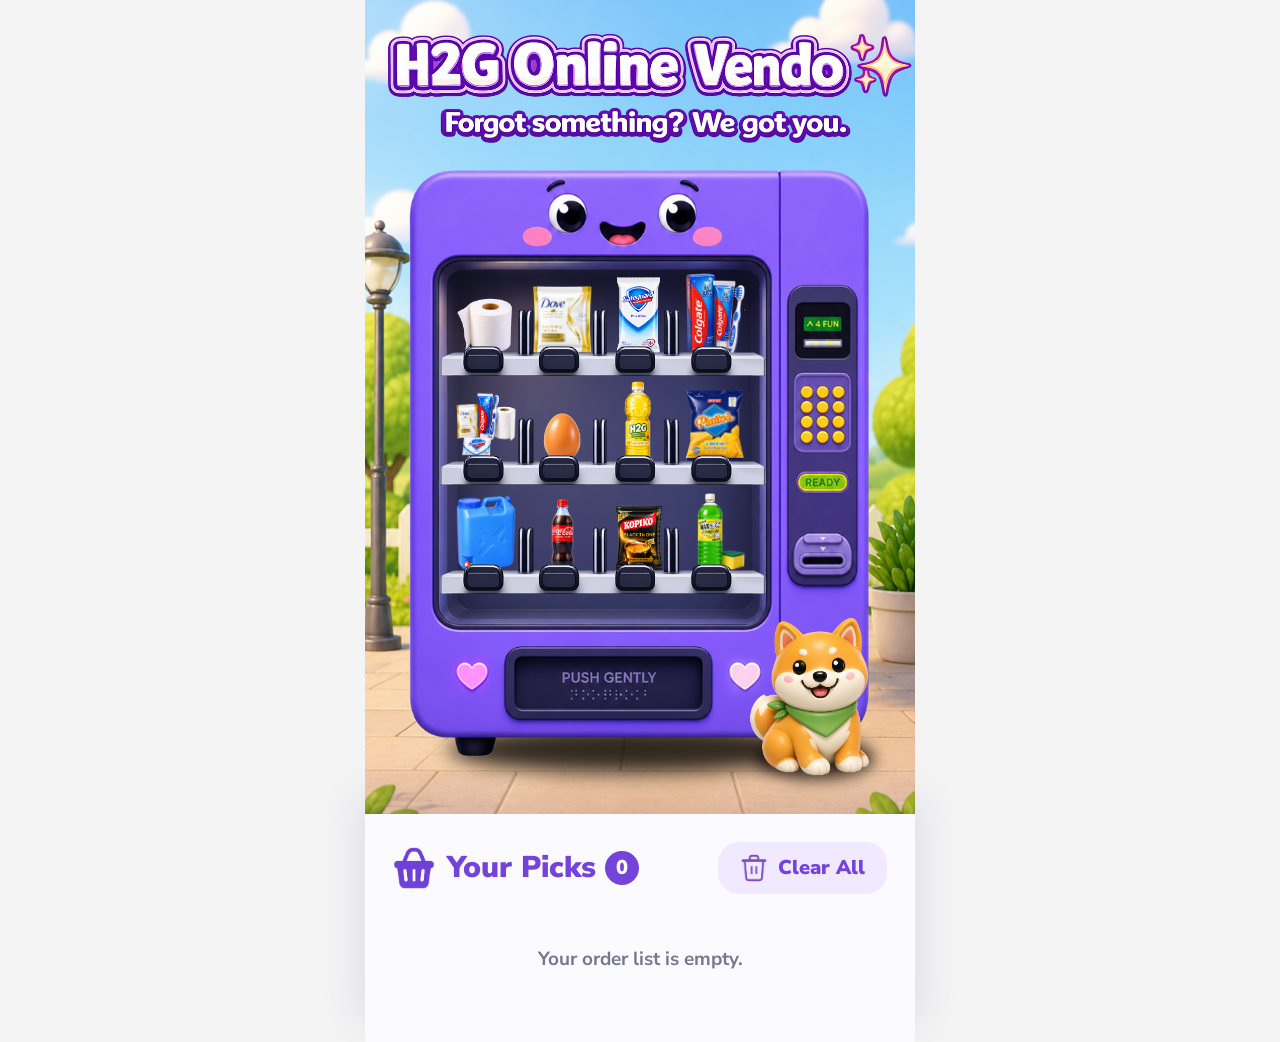
==== index.html @ 4b73a307 "changes" ====
<!DOCTYPE html>
<html lang="en">
<head>
  <meta charset="UTF-8">
  <meta name="viewport" content="width=device-width, initial-scale=1.0">
  <title>Vending Machine</title>
  <link rel="stylesheet" href="style.css">
</head>
<body>
  <main class="main">
    <section class="vendo-page" id="vending-machine">
      <img class="title-image" src="images/title.png" alt="Vending Machine">
      <div class="machine">
      <img class="vending-machine" src="images/empty vending machine.png" alt="Vending machine">
      <div class="shelves" aria-hidden="true">
        <img class="shelf" src="images/shelf.png" alt="">
        <img class="shelf" src="images/shelf.png" alt="">
        <img class="shelf" src="images/shelf.png" alt="">
      </div>
      <div class="product-grid" aria-label="Product grid"></div>
      <img class="shiba" src="images/shiba inu.png" alt="Shiba Inu">
      </div>
    </section>  
    <section class="basket-section" aria-labelledby="basket-title">
      <div class="basket-panel">
        <header class="basket-header">
          <div class="basket-heading">
            <span class="basket-icon" aria-hidden="true"></span>
            <h2 id="basket-title">Your Picks <span class="basket-count">0</span></h2>
          </div>
          <button class="basket-clear" type="button">
            <span class="trash-icon" aria-hidden="true"></span>
            Clear All
          </button>
        </header>
        <div class="basket-list"></div>
        <p class="basket-empty" hidden>Your order list is empty.</p>
        <footer class="basket-footer">
          <div class="basket-total">
            <span>Total</span>
            <strong class="basket-total-price">&#8369;0.00</strong>
          </div>
          <button class="checkout-button" type="button">
            Proceed to Checkout
            <span class="checkout-arrow" aria-hidden="true"></span>
          </button>
        </footer>
      </div>
    </section>
    <p class="receipt-loading" hidden><em>Almost done &mdash; preparing your receipt...</em></p>
    <iframe class="receipt-frame" id="receipt" src="receipt.html" title="Cash receipt" hidden></iframe>
  </main>

  <script src="products.js"></script>
  <script src="script.js"></script>
</body>
</html>
---- style.css ----
@import url("https://fonts.googleapis.com/css2?family=Nunito+Sans:wght@700;900&display=swap");

body {
  margin: 0;
  min-height: 100vh;
  display: grid;
  place-items: start center;
  background: #f4f4f4;
  font-family: Arial, sans-serif;
}

html {
  scroll-behavior: smooth;
}

.main {
  width: 100%;
  max-width: 550px;
  min-height: 100vh;
  box-sizing: border-box;
}

.vendo-page {
  width: 100%;                             
  height: 100%;
  background: url("images/park.png") center center / cover no-repeat;
  display: flex;
  flex-direction: column;
  padding-bottom: 10%; 
  align-items: center;
  overflow: hidden;
}

.receipt-frame {
  width: 100%;
  height: 1320px;
  border: 0;
  display: block;
  background: #fbfbff;
}

.receipt-frame[hidden] {
  display: none;
}

.receipt-loading {
  margin: 0;
  padding: clamp(28px, 8vw, 42px) clamp(18px, 5vw, 28px);
  color: #9a6af3;
  background: #fbfbff;
  display: grid;
  justify-items: center;
  gap: 14px;
  text-align: center;
  font-family: "Nunito Sans", Arial, sans-serif;
  font-size: clamp(18px, 5vw, 24px);
  font-weight: 900;
}

.receipt-loading[hidden] {
  display: none;
}

.receipt-loading::before {
  content: "";
  width: clamp(34px, 9vw, 46px);
  height: clamp(34px, 9vw, 46px);
  box-sizing: border-box;
  border: 5px solid #e1d5ff;
  border-top-color: #7444da;
  border-radius: 50%;
  animation: receipt-spin 900ms linear infinite;
}

.basket-section {
  width: 100%;
  box-sizing: border-box;
  margin-top: -2px;
  padding: clamp(18px, 5vw, 28px) clamp(18px, 5vw, 28px) clamp(24px, 7vw, 38px);
  color: #30354d;
  background: #fbfbff;
  border-radius: 0;
  box-shadow: 0 -18px 42px rgba(101, 84, 148, 0.18);
  font-family: "Nunito Sans", Arial, sans-serif;
  font-weight: 700;
  position: relative;
  z-index: 8;
}

.basket-panel {
  box-sizing: border-box;
  width: 100%;
}

.basket-header {
  display: flex;
  align-items: center;
  justify-content: space-between;
  gap: clamp(10px, 3vw, 16px);
  box-sizing: border-box;
  padding: 0 0 clamp(15px, 4vw, 20px);
}

.basket-heading {
  min-width: 0;
  display: flex;
  align-items: center;
  gap: clamp(8px, 2vw, 12px);
  color: #7444da;
}

.basket-icon {
  width: clamp(31px, 8vw, 42px);
  height: clamp(31px, 8vw, 42px);
  flex: 0 0 auto;
  display: inline-block;
  background: url("images/shopping.png") center / contain no-repeat;
}

.basket-header h2 {
  margin: 0;
  display: flex;
  align-items: center;
  gap: clamp(7px, 2vw, 9px);
  color: #7444da;
  font-size: clamp(22px, 6vw, 30px);
  font-weight: 900;
  line-height: 1;
  white-space: nowrap;
}

.basket-count {
  min-width: clamp(26px, 7vw, 34px);
  height: clamp(26px, 7vw, 34px);
  display: inline-grid;
  place-items: center;
  box-sizing: border-box;
  padding: 0 8px;
  color: #fff;
  background: #7444da;
  border-radius: 999px;
  font-size: clamp(15px, 4vw, 20px);
}

.basket-clear {
  min-height: clamp(42px, 11vw, 52px);
  flex: 0 0 auto;
  display: inline-flex;
  align-items: center;
  justify-content: center;
  gap: 10px;
  box-sizing: border-box;
  padding: 0 clamp(14px, 4vw, 22px);
  color: #7444da;
  background: #f0e9ff;
  border: 0;
  border-radius: clamp(14px, 4vw, 21px);
  cursor: pointer;
  font: inherit;
  font-size: clamp(16px, 4.5vw, 20px);
  font-weight: 900;
  -webkit-tap-highlight-color: transparent;
}

.trash-icon {
  width: 1.3em;
  height: 1.3em;
  display: inline-block;
  background: url("images/trash.png") center / contain no-repeat;
  filter: brightness(0.75);
}

.basket-clear .trash-icon {
  width: 1.4em;
  height: 1.4em;
}

.basket-list {
  display: grid;
  gap: clamp(13px, 3.5vw, 18px);
  box-sizing: border-box;
}

.basket-card {
  min-height: clamp(74px, 19vw, 94px);
  display: grid;
  grid-template-columns: clamp(54px, 15vw, 72px) minmax(0, 1fr) auto;
  align-items: center;
  gap: clamp(10px, 2.8vw, 16px);
  box-sizing: border-box;
  padding: clamp(10px, 3vw, 14px);
  background: #fff;
  border-radius: clamp(16px, 4.5vw, 22px);
  box-shadow:
    0 14px 26px rgba(44, 48, 73, 0.12),
    0 3px 8px rgba(44, 48, 73, 0.06);
}

.basket-image-wrap {
  width: 100%;
  height: clamp(50px, 14vw, 68px);
  display: grid;
  place-items: center;
  border-radius: 16px;
  background: transparent;
  overflow: hidden;
}

.basket-image {
  width: auto;
  height: 100%;
  max-width: 100%;
  object-fit: contain;
  object-position: center;
  filter: drop-shadow(0 7px 8px rgba(44, 48, 73, 0.18));
}

.basket-details {
  min-width: 0;
}

.basket-details h3 {
  margin: 0 0 clamp(4px, 1.2vw, 6px);
  color: #30354d;
  font-size: clamp(16px, 4.3vw, 22px);
  font-weight: 700;
  line-height: 1.15;
  overflow: hidden;
  text-overflow: ellipsis;
  white-space: nowrap;
}

.basket-price {
  display: block;
  color: #74798f;
  font-size: clamp(14px, 3.8vw, 19px);
  font-weight: 700;
  line-height: 1.1;
}

.basket-actions {
  display: flex;
  align-items: center;
  gap: clamp(6px, 2vw, 10px);
}

.basket-quantity {
  min-width: clamp(82px, 22vw, 110px);
  display: grid;
  grid-template-columns: repeat(3, 1fr);
  align-items: center;
  justify-items: center;
  color: #7444da;
  font-size: clamp(19px, 5vw, 26px);
  font-weight: 700;
}

.quantity-button,
.basket-remove {
  display: grid;
  place-items: center;
  padding: 0;
  color: #9a6af3;
  background: transparent;
  border: 0;
  cursor: pointer;
  font: inherit;
  line-height: 1;
  -webkit-tap-highlight-color: transparent;
}

.quantity-button {
  width: clamp(26px, 7vw, 32px);
  height: clamp(26px, 7vw, 32px);
  font-size: clamp(26px, 7vw, 32px);
  font-weight: 500;
}

.basket-remove {
  width: clamp(28px, 7vw, 34px);
  height: clamp(28px, 7vw, 34px);
  font-size: clamp(20px, 5vw, 24px);
}

.basket-total {
  display: flex;
  align-items: center;
  justify-content: space-between;
  gap: 16px;
  padding: clamp(18px, 5vw, 24px) clamp(14px, 3.5vw, 20px) clamp(20px, 5vw, 26px);
  color: #7444da;
  font-size: clamp(21px, 5.6vw, 29px);
  font-weight: 900;
  line-height: 1;
}

.basket-total-price {
  font-weight: 900;
}

.checkout-button {
  width: 100%;
  min-height: clamp(54px, 14vw, 66px);
  display: flex;
  align-items: center;
  justify-content: center;
  gap: clamp(16px, 5vw, 28px);
  box-sizing: border-box;
  padding: 0 clamp(18px, 5vw, 28px);
  color: #fff;
  background: #16a34a;
  border: 0;
  border-radius: clamp(16px, 4.5vw, 22px);
  box-shadow: 0 12px 22px rgba(22, 163, 74, 0.28);
  cursor: pointer;
  font: inherit;
  font-size: clamp(18px, 5vw, 25px);
  font-weight: 700;
  -webkit-tap-highlight-color: transparent;
}

.checkout-arrow {
  width: 1.35em;
  height: 1.35em;
  margin-left: auto;
  display: inline-block;
  background: url("images/arrow right.png") center / contain no-repeat;
}

.checkout-button:disabled {
  cursor: wait;
  opacity: 0.75;
}

.basket-empty {
  margin: 0;
  padding: clamp(22px, 6vw, 32px) 12px;
  color: #74798f;
  text-align: center;
  font-size: clamp(15px, 4vw, 19px);
  font-weight: 700;
}

.title-image {
  width: 100%;
  margin-top: 24px;
  margin-bottom: 8px;
  transform: translateX(2.5%);
  
}

.machine {
  position: relative;
  width: 100%;
  max-width: 85%;
}

.machine::before {
  content: "";
  position: absolute;
  left: 9%;
  bottom: -2%;
  width: 78%;
  height: 8%;
  border-radius: 50%;
  background: #000000;
  opacity: 0.8;
  filter: blur(10px);
  pointer-events: none;
  z-index: 0;
}

.machine::after {
  content: "";
  position: absolute;
  right: 0%;
  bottom: -3%;
  width: 25%;
  height: 7%;
  border-radius: 50%;
  background: #000000;
  opacity: 0.8;
  filter: blur(8px);
  pointer-events: none;
  z-index: 0;
}

img {
  max-width: 100%;
  height: auto;
  display: block;
}

.vending-machine {
  width: 100%;
  height: auto;
  position: relative;
  z-index: 1;
}

.shiba {
  width: 40%;
  position: absolute;
  right: -8%;
  bottom: -5%;
  z-index: 4;
}

.shelves {
  opacity: 1;
  position: absolute;
  top: 22.5%;
  left: 6.9%;
  width: 70%;
  height: 50%;
  display: flex;
  flex-direction: column;
  justify-content: space-between;
  pointer-events: none;
  z-index: 3;
}

.shelf {
  width: 100%;
}

.product-grid {
  position: absolute;
  top: 18.5%;
  left: 41.5%;
  width: 62%;
  display: grid;
  grid-template-columns: repeat(4, minmax(0, 1fr));
  row-gap: 25px;
  column-gap: 15px;
  transform: translateX(-50%);
  z-index: 2;
}

.product {
  visibility: visible;
  aspect-ratio: 3 / 4;
  border: 0;
  background: transparent;
  cursor: pointer;
  outline: none;
  padding: 0;
  display: grid;
  place-items: end center;
  overflow: visible;
  -webkit-tap-highlight-color: transparent;
}

.product:focus {
  outline: none;
}

.product-image {
  width: 100%;
  height: 100%;
  object-fit: contain;
  object-position: center bottom;
  pointer-events: none;
}

.product.falling {
  pointer-events: none;
  animation: fall 800ms ease-in forwards;
}

@keyframes receipt-spin {
  to {
    transform: rotate(360deg);
  }
}

@keyframes fall {
  to {
    transform: translateY(360px) rotate(25deg);
    opacity: 0;
  }
}
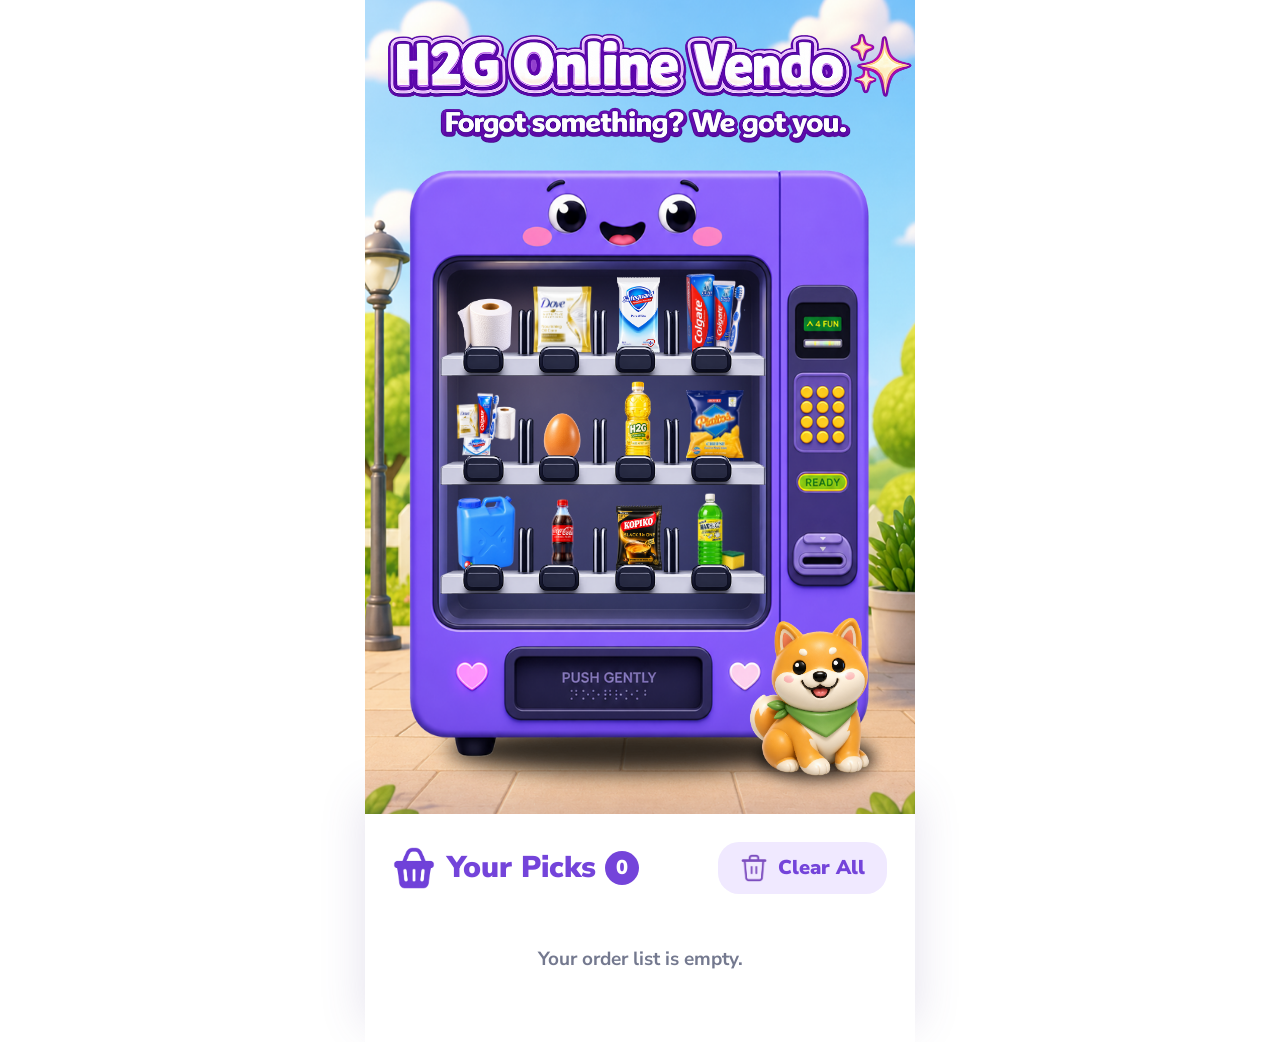
==== commit 1ef73a33: "changes" ====
--- a/index.html
+++ b/index.html
@@ -4,21 +4,24 @@
   <meta charset="UTF-8">
   <meta name="viewport" content="width=device-width, initial-scale=1.0">
   <title>Vending Machine</title>
+  <link rel="preload" as="image" href="images/park.png" fetchpriority="high">
+  <link rel="preload" as="image" href="images/title.png" fetchpriority="high">
+  <link rel="preload" as="image" href="images/empty vending machine.png" fetchpriority="high">
   <link rel="stylesheet" href="style.css">
 </head>
 <body>
   <main class="main">
     <section class="vendo-page" id="vending-machine">
-      <img class="title-image" src="images/title.png" alt="Vending Machine">
+      <img class="title-image" src="images/title.png" alt="Vending Machine" loading="eager" fetchpriority="high" decoding="async">
       <div class="machine">
-      <img class="vending-machine" src="images/empty vending machine.png" alt="Vending machine">
+      <img class="vending-machine" src="images/empty vending machine.png" alt="Vending machine" loading="eager" fetchpriority="high" decoding="async">
       <div class="shelves" aria-hidden="true">
-        <img class="shelf" src="images/shelf.png" alt="">
-        <img class="shelf" src="images/shelf.png" alt="">
-        <img class="shelf" src="images/shelf.png" alt="">
+        <img class="shelf" src="images/shelf.png" alt="" loading="eager" fetchpriority="auto" decoding="async">
+        <img class="shelf" src="images/shelf.png" alt="" loading="eager" fetchpriority="auto" decoding="async">
+        <img class="shelf" src="images/shelf.png" alt="" loading="eager" fetchpriority="auto" decoding="async">
       </div>
       <div class="product-grid" aria-label="Product grid"></div>
-      <img class="shiba" src="images/shiba inu.png" alt="Shiba Inu">
+      <img class="shiba" src="images/shiba inu.png" alt="Shiba Inu" loading="eager" fetchpriority="auto" decoding="async">
       </div>
     </section>  
     <section class="basket-section" aria-labelledby="basket-title">
--- a/style.css
+++ b/style.css
@@ -5,7 +5,7 @@
   min-height: 100vh;
   display: grid;
   place-items: start center;
-  background: #f4f4f4;
+  background: #fff;
   font-family: Arial, sans-serif;
 }
 
@@ -18,6 +18,8 @@
   max-width: 550px;
   min-height: 100vh;
   box-sizing: border-box;
+  display: flex;
+  flex-direction: column;
 }
 
 .vendo-page {
@@ -36,7 +38,7 @@
   height: 1320px;
   border: 0;
   display: block;
-  background: #fbfbff;
+  background: #fff;
 }
 
 .receipt-frame[hidden] {
@@ -47,7 +49,7 @@
   margin: 0;
   padding: clamp(28px, 8vw, 42px) clamp(18px, 5vw, 28px);
   color: #9a6af3;
-  background: #fbfbff;
+  background: #fff;
   display: grid;
   justify-items: center;
   gap: 14px;
@@ -74,11 +76,12 @@
 
 .basket-section {
   width: 100%;
+  flex: 1 0 auto;
   box-sizing: border-box;
   margin-top: -2px;
   padding: clamp(18px, 5vw, 28px) clamp(18px, 5vw, 28px) clamp(24px, 7vw, 38px);
   color: #30354d;
-  background: #fbfbff;
+  background: #fff;
   border-radius: 0;
   box-shadow: 0 -18px 42px rgba(101, 84, 148, 0.18);
   font-family: "Nunito Sans", Arial, sans-serif;
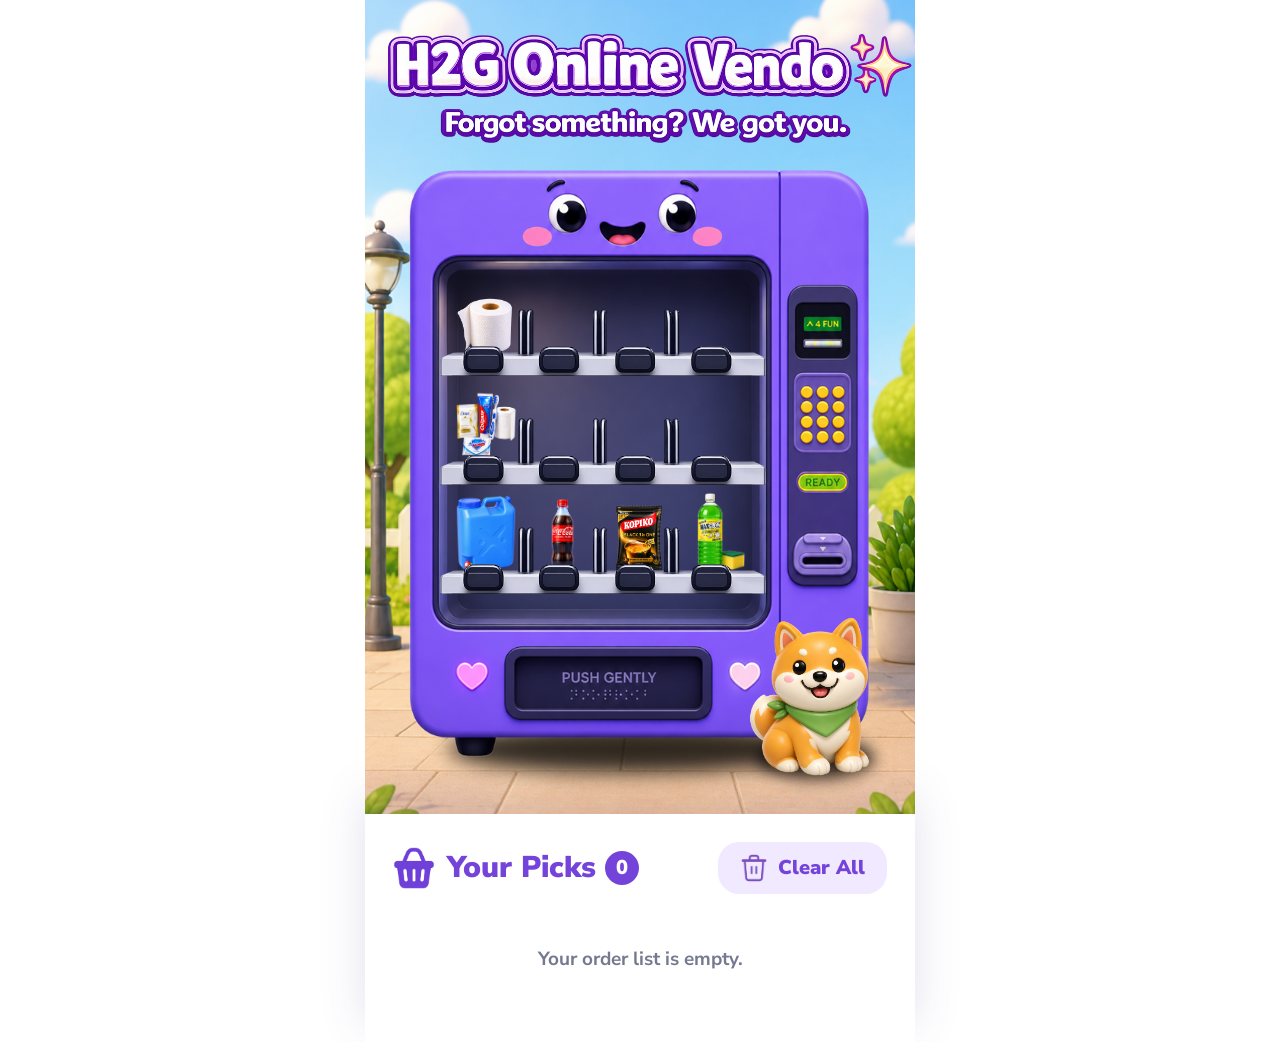
==== commit 774cfb3b: "changes" ====
--- a/index.html
+++ b/index.html
@@ -4,17 +4,29 @@
   <meta charset="UTF-8">
   <meta name="viewport" content="width=device-width, initial-scale=1.0">
   <title>Vending Machine</title>
-  <link rel="preload" as="image" href="images/park.png" fetchpriority="high">
-  <link rel="preload" as="image" href="images/title.png" fetchpriority="high">
-  <link rel="preload" as="image" href="images/empty vending machine.png" fetchpriority="high">
+  <link rel="preload" as="image" href="products/toilet roll.png" fetchpriority="high">
+  <link rel="preload" as="image" href="products/shampoo.png" fetchpriority="high">
+  <link rel="preload" as="image" href="products/dove soap.png" fetchpriority="high">
+  <link rel="preload" as="image" href="products/colgate.png" fetchpriority="high">
+  <link rel="preload" as="image" href="products/bundle.png" fetchpriority="high">
+  <link rel="preload" as="image" href="products/egg.png" fetchpriority="high">
+  <link rel="preload" as="image" href="products/oil.png" fetchpriority="high">
+  <link rel="preload" as="image" href="products/piattos.png" fetchpriority="high">
+  <link rel="preload" as="image" href="products/water.png" fetchpriority="high">
+  <link rel="preload" as="image" href="products/coke.png" fetchpriority="high">
+  <link rel="preload" as="image" href="products/kopiko.png" fetchpriority="high">
+  <link rel="preload" as="image" href="products/maxglow.png" fetchpriority="high">
+  <link rel="preload" as="image" href="images/park.png" fetchpriority="auto">
+  <link rel="preload" as="image" href="images/title.png" fetchpriority="auto">
+  <link rel="preload" as="image" href="images/empty vending machine.png" fetchpriority="auto">
   <link rel="stylesheet" href="style.css">
 </head>
 <body>
   <main class="main">
     <section class="vendo-page" id="vending-machine">
-      <img class="title-image" src="images/title.png" alt="Vending Machine" loading="eager" fetchpriority="high" decoding="async">
+      <img class="title-image" src="images/title.png" alt="Vending Machine" loading="eager" fetchpriority="auto" decoding="async">
       <div class="machine">
-      <img class="vending-machine" src="images/empty vending machine.png" alt="Vending machine" loading="eager" fetchpriority="high" decoding="async">
+      <img class="vending-machine" src="images/empty vending machine.png" alt="Vending machine" loading="eager" fetchpriority="auto" decoding="async">
       <div class="shelves" aria-hidden="true">
         <img class="shelf" src="images/shelf.png" alt="" loading="eager" fetchpriority="auto" decoding="async">
         <img class="shelf" src="images/shelf.png" alt="" loading="eager" fetchpriority="auto" decoding="async">
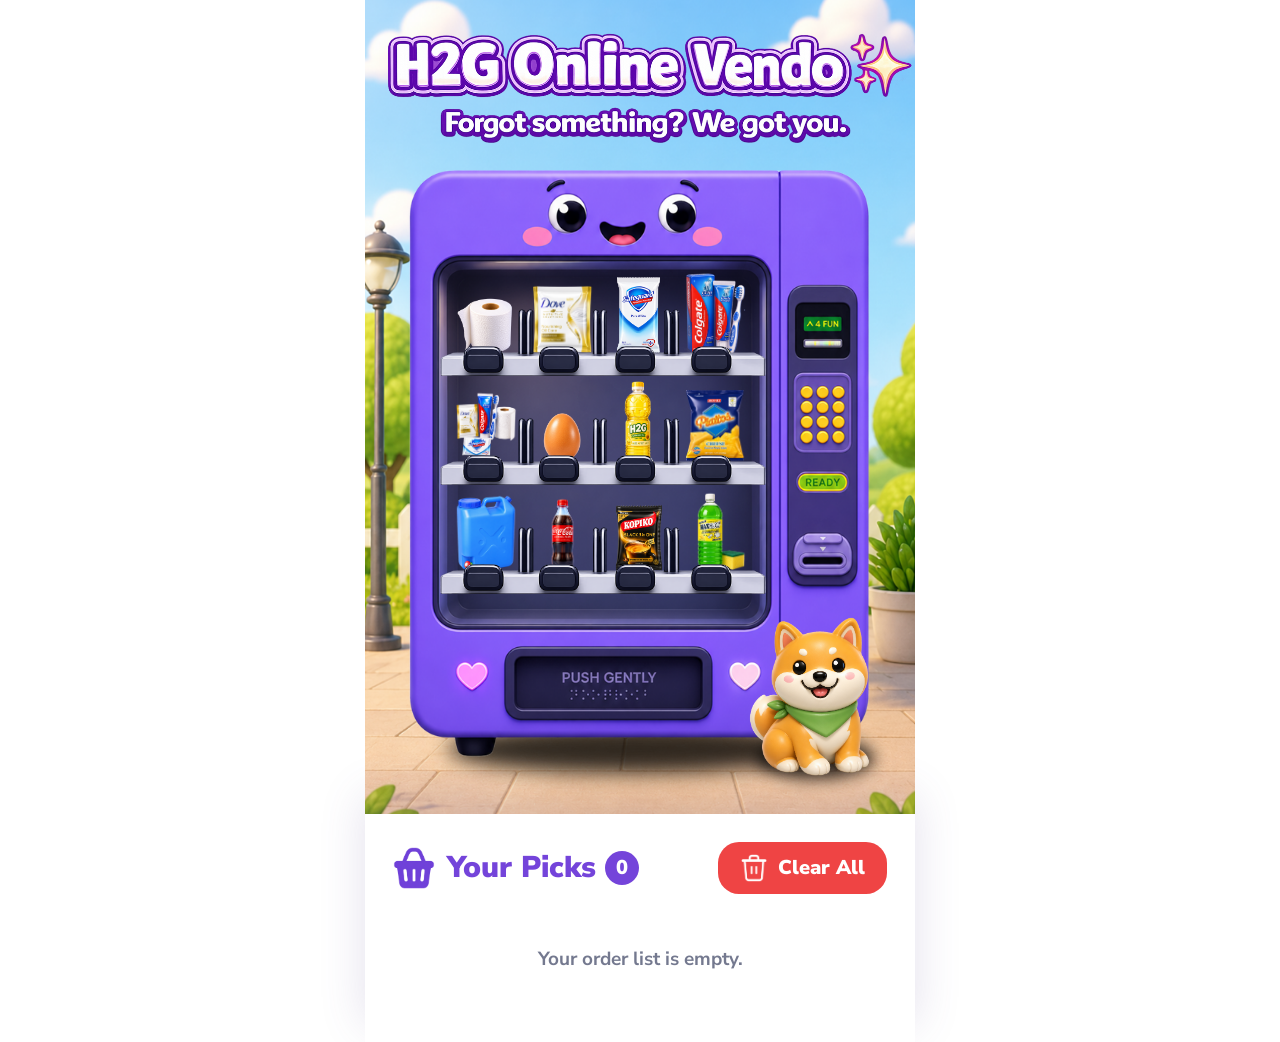
==== commit aaa00686: "changes" ====
--- a/index.html
+++ b/index.html
@@ -4,36 +4,21 @@
   <meta charset="UTF-8">
   <meta name="viewport" content="width=device-width, initial-scale=1.0">
   <title>Vending Machine</title>
-  <link rel="preload" as="image" href="products/toilet roll.png" fetchpriority="high">
-  <link rel="preload" as="image" href="products/shampoo.png" fetchpriority="high">
-  <link rel="preload" as="image" href="products/dove soap.png" fetchpriority="high">
-  <link rel="preload" as="image" href="products/colgate.png" fetchpriority="high">
-  <link rel="preload" as="image" href="products/bundle.png" fetchpriority="high">
-  <link rel="preload" as="image" href="products/egg.png" fetchpriority="high">
-  <link rel="preload" as="image" href="products/oil.png" fetchpriority="high">
-  <link rel="preload" as="image" href="products/piattos.png" fetchpriority="high">
-  <link rel="preload" as="image" href="products/water.png" fetchpriority="high">
-  <link rel="preload" as="image" href="products/coke.png" fetchpriority="high">
-  <link rel="preload" as="image" href="products/kopiko.png" fetchpriority="high">
-  <link rel="preload" as="image" href="products/maxglow.png" fetchpriority="high">
-  <link rel="preload" as="image" href="images/park.png" fetchpriority="auto">
-  <link rel="preload" as="image" href="images/title.png" fetchpriority="auto">
-  <link rel="preload" as="image" href="images/empty vending machine.png" fetchpriority="auto">
   <link rel="stylesheet" href="style.css">
 </head>
 <body>
   <main class="main">
     <section class="vendo-page" id="vending-machine">
-      <img class="title-image" src="images/title.png" alt="Vending Machine" loading="eager" fetchpriority="auto" decoding="async">
+      <img class="title-image" src="images/title.png" alt="Vending Machine">
       <div class="machine">
-      <img class="vending-machine" src="images/empty vending machine.png" alt="Vending machine" loading="eager" fetchpriority="auto" decoding="async">
+      <img class="vending-machine" src="images/empty vending machine.png" alt="Vending machine">
       <div class="shelves" aria-hidden="true">
-        <img class="shelf" src="images/shelf.png" alt="" loading="eager" fetchpriority="auto" decoding="async">
-        <img class="shelf" src="images/shelf.png" alt="" loading="eager" fetchpriority="auto" decoding="async">
-        <img class="shelf" src="images/shelf.png" alt="" loading="eager" fetchpriority="auto" decoding="async">
+        <img class="shelf" src="images/shelf.png" alt="">
+        <img class="shelf" src="images/shelf.png" alt="">
+        <img class="shelf" src="images/shelf.png" alt="">
       </div>
       <div class="product-grid" aria-label="Product grid"></div>
-      <img class="shiba" src="images/shiba inu.png" alt="Shiba Inu" loading="eager" fetchpriority="auto" decoding="async">
+      <img class="shiba" src="images/shiba inu.png" alt="Shiba Inu">
       </div>
     </section>  
     <section class="basket-section" aria-labelledby="basket-title">
--- a/style.css
+++ b/style.css
@@ -154,8 +154,8 @@
   gap: 10px;
   box-sizing: border-box;
   padding: 0 clamp(14px, 4vw, 22px);
-  color: #7444da;
-  background: #f0e9ff;
+  color: #fff;
+  background: #ef4444;
   border: 0;
   border-radius: clamp(14px, 4vw, 21px);
   cursor: pointer;
@@ -170,7 +170,7 @@
   height: 1.3em;
   display: inline-block;
   background: url("images/trash.png") center / contain no-repeat;
-  filter: brightness(0.75);
+  filter: brightness(0) invert(1);
 }
 
 .basket-clear .trash-icon {
@@ -317,14 +317,14 @@
   box-shadow: 0 12px 22px rgba(22, 163, 74, 0.28);
   cursor: pointer;
   font: inherit;
-  font-size: clamp(18px, 5vw, 25px);
-  font-weight: 700;
+  font-size: clamp(22px, 6vw, 32px);
+  font-weight: 900;
   -webkit-tap-highlight-color: transparent;
 }
 
 .checkout-arrow {
-  width: 1.35em;
-  height: 1.35em;
+  width: 1.65em;
+  height: 1.65em;
   margin-left: auto;
   display: inline-block;
   background: url("images/arrow right.png") center / contain no-repeat;
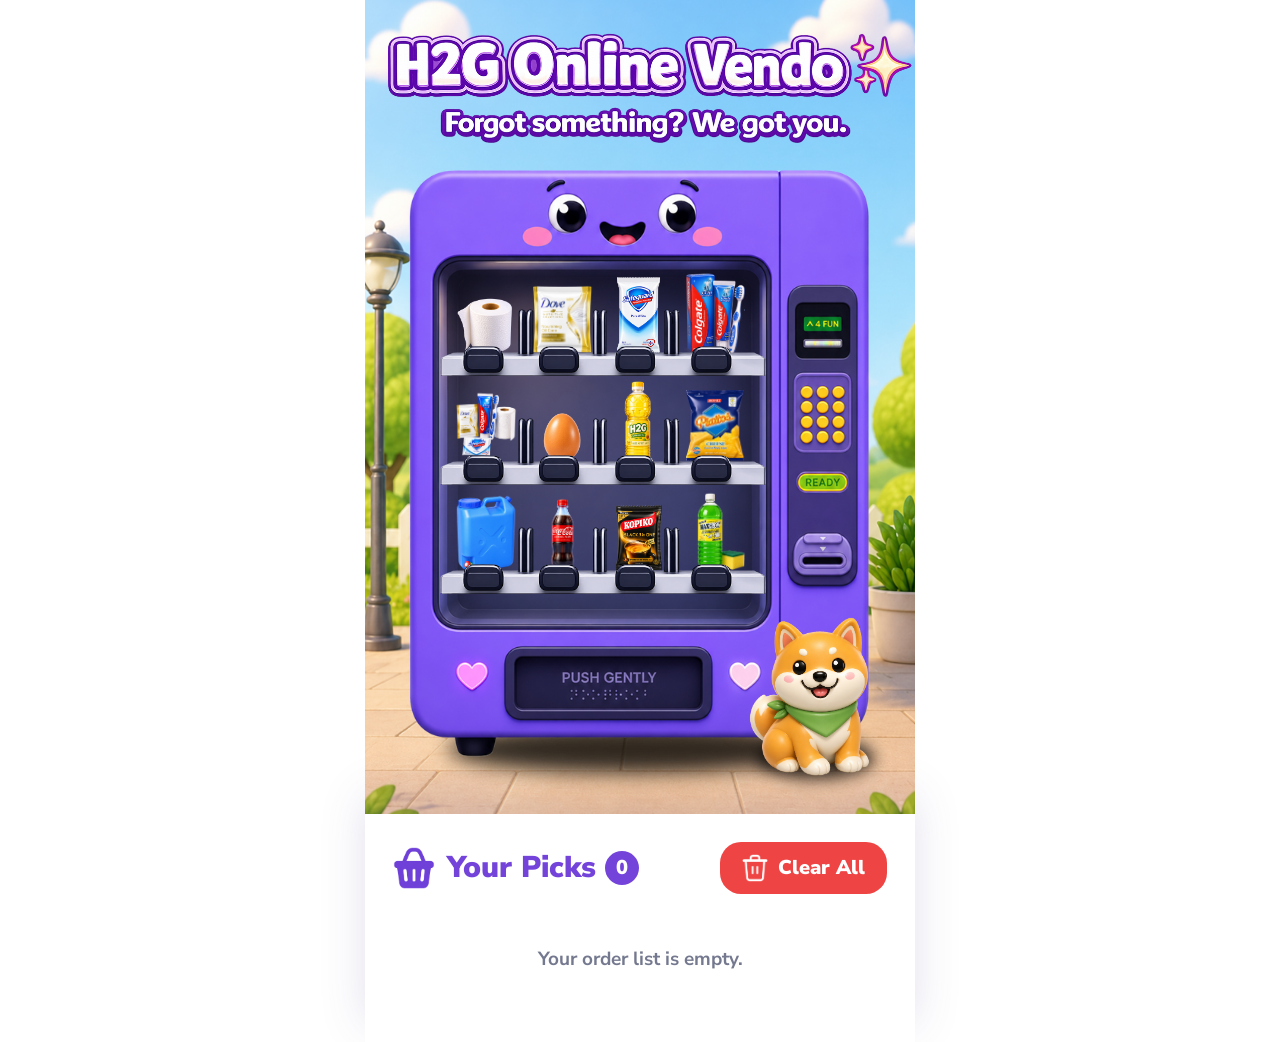
==== commit 2c6560c5: "changes" ====
--- a/index.html
+++ b/index.html
@@ -17,7 +17,9 @@
         <img class="shelf" src="images/shelf.png" alt="">
         <img class="shelf" src="images/shelf.png" alt="">
       </div>
-      <div class="product-grid" aria-label="Product grid"></div>
+      <div class="product-window">
+        <div class="product-grid" aria-label="Product grid"></div>
+      </div>
       <img class="shiba" src="images/shiba inu.png" alt="Shiba Inu">
       </div>
     </section>  
--- a/style.css
+++ b/style.css
@@ -170,12 +170,15 @@
   height: 1.3em;
   display: inline-block;
   background: url("images/trash.png") center / contain no-repeat;
+}
+
+.basket-list .trash-icon {
+  filter: brightness(.75);
+}
+
+.basket-clear .trash-icon {
+  height: 1.4em;
   filter: brightness(0) invert(1);
-}
-
-.basket-clear .trash-icon {
-  width: 1.4em;
-  height: 1.4em;
 }
 
 .basket-list {
@@ -427,17 +430,23 @@
   width: 100%;
 }
 
-.product-grid {
+.product-window {
   position: absolute;
   top: 18.5%;
   left: 41.5%;
   width: 62%;
+  height: 53%;
+  overflow: hidden;
+  transform: translateX(-50%);
+  z-index: 2;
+}
+
+.product-grid {
+  width: 100%;
   display: grid;
   grid-template-columns: repeat(4, minmax(0, 1fr));
   row-gap: 25px;
   column-gap: 15px;
-  transform: translateX(-50%);
-  z-index: 2;
 }
 
 .product {
@@ -468,7 +477,7 @@
 
 .product.falling {
   pointer-events: none;
-  animation: fall 800ms ease-in forwards;
+  animation: fall 1300ms forwards;
 }
 
 @keyframes receipt-spin {
@@ -478,8 +487,17 @@
 }
 
 @keyframes fall {
-  to {
-    transform: translateY(360px) rotate(25deg);
-    opacity: 0;
+  0% {
+    transform: scale(1);
+    animation-timing-function: ease-out;
   }
-}
+
+  38.5% {
+    transform: scale(1.06);
+    animation-timing-function: ease-in;
+  }
+
+  100% {
+    transform: translateY(360px) rotate(25deg) scale(1);
+  }
+}
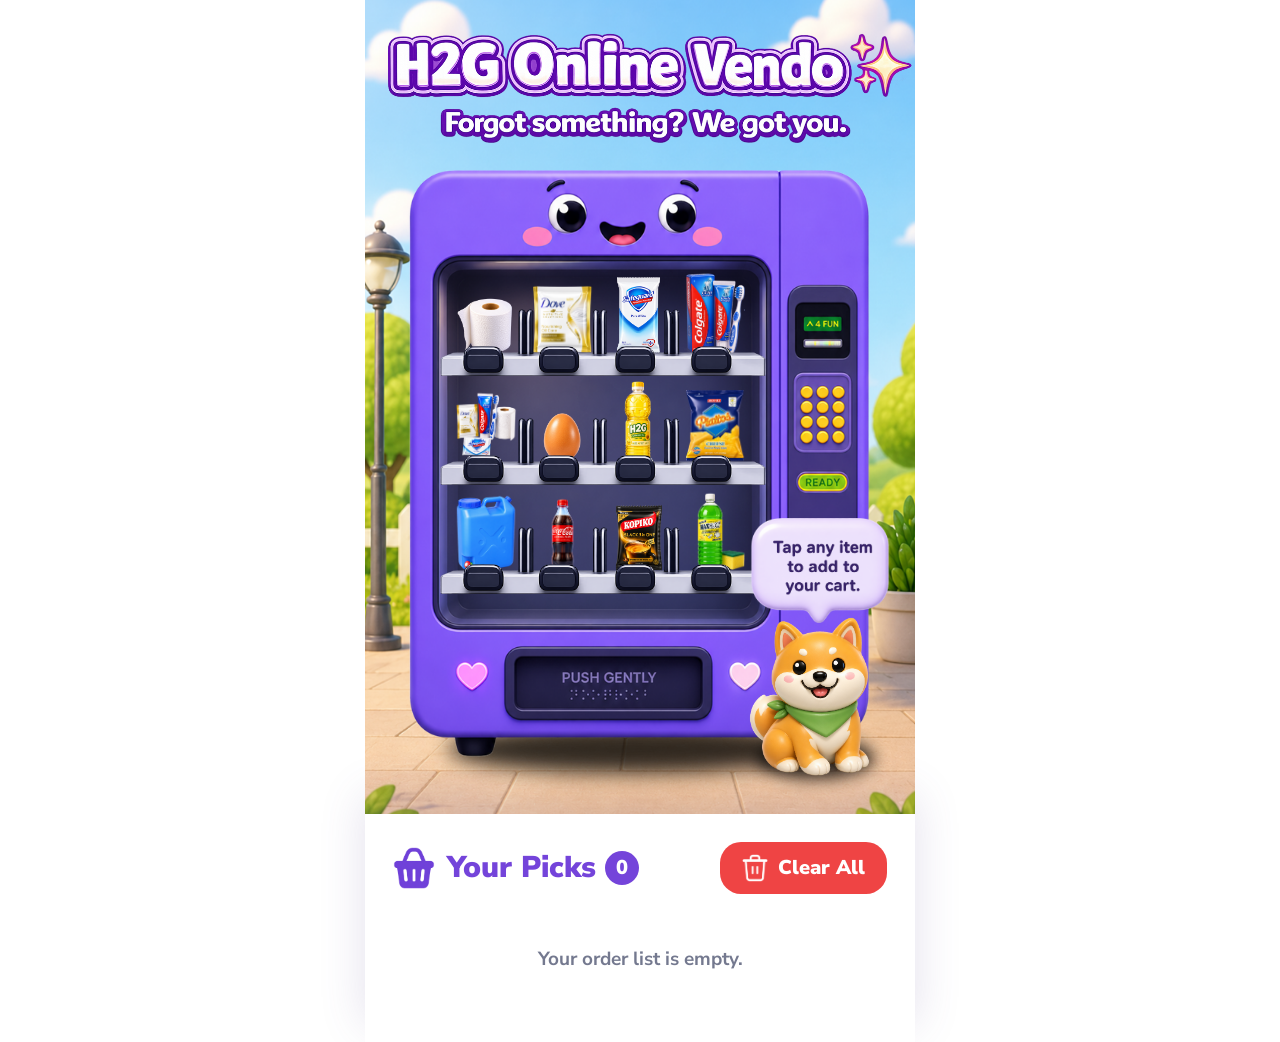
==== commit 52c167aa: "changes" ====
--- a/index.html
+++ b/index.html
@@ -20,6 +20,7 @@
       <div class="product-window">
         <div class="product-grid" aria-label="Product grid"></div>
       </div>
+      <img class="shiba-dialog" src="images/dialog.png" alt="Tap any item to add to your cart.">
       <img class="shiba" src="images/shiba inu.png" alt="Shiba Inu">
       </div>
     </section>  
--- a/style.css
+++ b/style.css
@@ -213,12 +213,11 @@
 }
 
 .basket-image {
-  width: auto;
+  display: block;
+  width: 100%;
   height: 100%;
-  max-width: 100%;
   object-fit: contain;
   object-position: center;
-  filter: drop-shadow(0 7px 8px rgba(44, 48, 73, 0.18));
 }
 
 .basket-details {
@@ -412,6 +411,20 @@
   z-index: 4;
 }
 
+.shiba-dialog {
+  width: 30%;
+  position: absolute;
+  right: -3.5%;
+  bottom: 23%;
+  z-index: 5;
+  visibility: hidden;
+  opacity: 0;
+  transform: translateY(10px) scale(0.78);
+  transform-origin: 68% 100%;
+  animation: dialog-pop 650ms cubic-bezier(0.16, 1, 0.3, 1) 2s forwards;
+  pointer-events: none;
+}
+
 .shelves {
   opacity: 1;
   position: absolute;
@@ -486,6 +499,37 @@
   }
 }
 
+@keyframes dialog-pop {
+  0% {
+    visibility: visible;
+    opacity: 0;
+    transform: translateY(10px) scale(0.78);
+  }
+
+  60% {
+    opacity: 1;
+    transform: translateY(-4px) scale(1.06);
+  }
+
+  82% {
+    transform: translateY(1px) scale(0.98);
+  }
+
+  100% {
+    visibility: visible;
+    opacity: 1;
+    transform: translateY(0) scale(1);
+  }
+}
+
+@keyframes dialog-fade-in {
+  to {
+    visibility: visible;
+    opacity: 1;
+    transform: none;
+  }
+}
+
 @keyframes fall {
   0% {
     transform: scale(1);
@@ -493,7 +537,7 @@
   }
 
   38.5% {
-    transform: scale(1.06);
+    transform: scale(1.12);
     animation-timing-function: ease-in;
   }
 
@@ -501,3 +545,9 @@
     transform: translateY(360px) rotate(25deg) scale(1);
   }
 }
+
+@media (prefers-reduced-motion: reduce) {
+  .shiba-dialog {
+    animation: dialog-fade-in 1ms linear 2s forwards;
+  }
+}
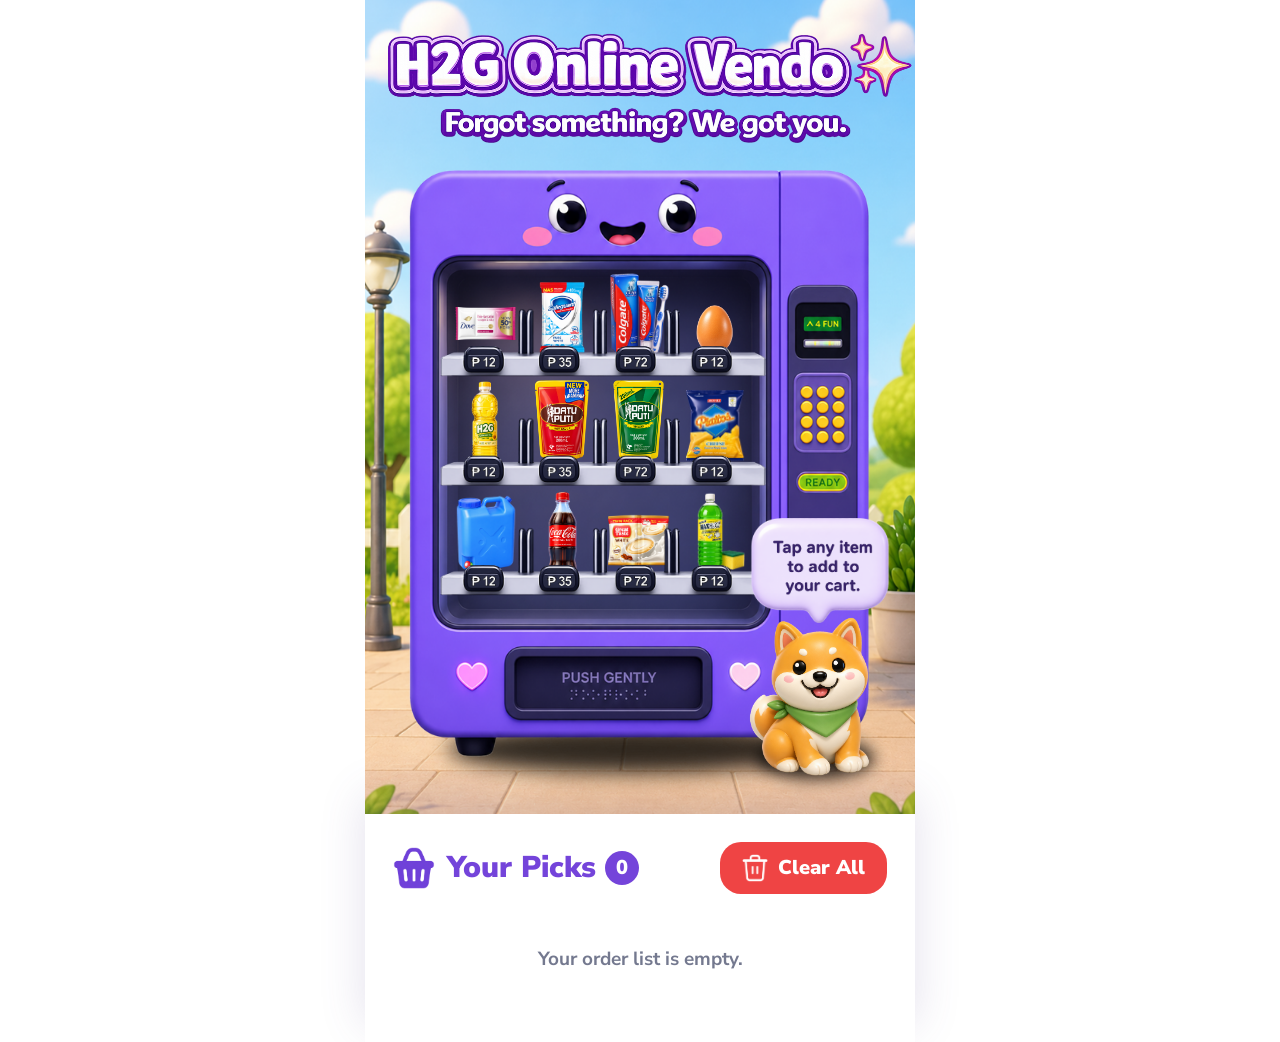
==== commit 6e8f89e1: "changes" ====
--- a/index.html
+++ b/index.html
@@ -13,9 +13,9 @@
       <div class="machine">
       <img class="vending-machine" src="images/empty vending machine.png" alt="Vending machine">
       <div class="shelves" aria-hidden="true">
-        <img class="shelf" src="images/shelf.png" alt="">
-        <img class="shelf" src="images/shelf.png" alt="">
-        <img class="shelf" src="images/shelf.png" alt="">
+        <img class="shelf" src="images/shelf1.png" alt="">
+        <img class="shelf" src="images/shelf1.png" alt="">
+        <img class="shelf" src="images/shelf1.png" alt="">
       </div>
       <div class="product-window">
         <div class="product-grid" aria-label="Product grid"></div>
--- a/style.css
+++ b/style.css
@@ -421,7 +421,7 @@
   opacity: 0;
   transform: translateY(10px) scale(0.78);
   transform-origin: 68% 100%;
-  animation: dialog-pop 650ms cubic-bezier(0.16, 1, 0.3, 1) 2s forwards;
+  animation: dialog-pop 350ms cubic-bezier(0.16, 1, 0.3, 1) 4s forwards;
   pointer-events: none;
 }
 
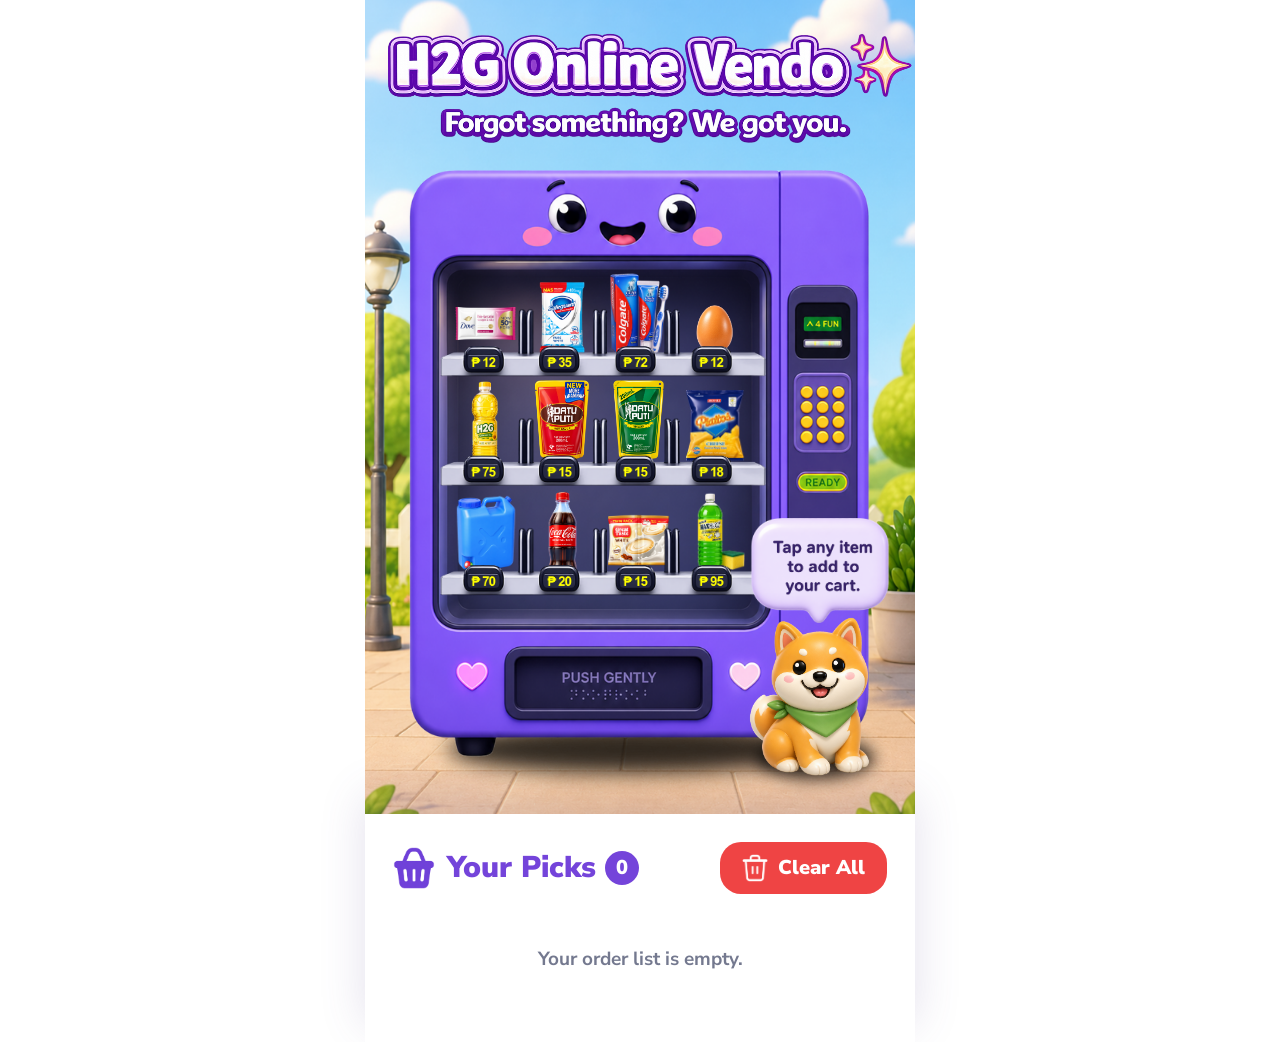
==== commit 41d10b6d: "changes" ====
--- a/index.html
+++ b/index.html
@@ -14,8 +14,8 @@
       <img class="vending-machine" src="images/empty vending machine.png" alt="Vending machine">
       <div class="shelves" aria-hidden="true">
         <img class="shelf" src="images/shelf1.png" alt="">
-        <img class="shelf" src="images/shelf1.png" alt="">
-        <img class="shelf" src="images/shelf1.png" alt="">
+        <img class="shelf" src="images/shelf2.png" alt="">
+        <img class="shelf" src="images/shelf3.png" alt="">
       </div>
       <div class="product-window">
         <div class="product-grid" aria-label="Product grid"></div>
